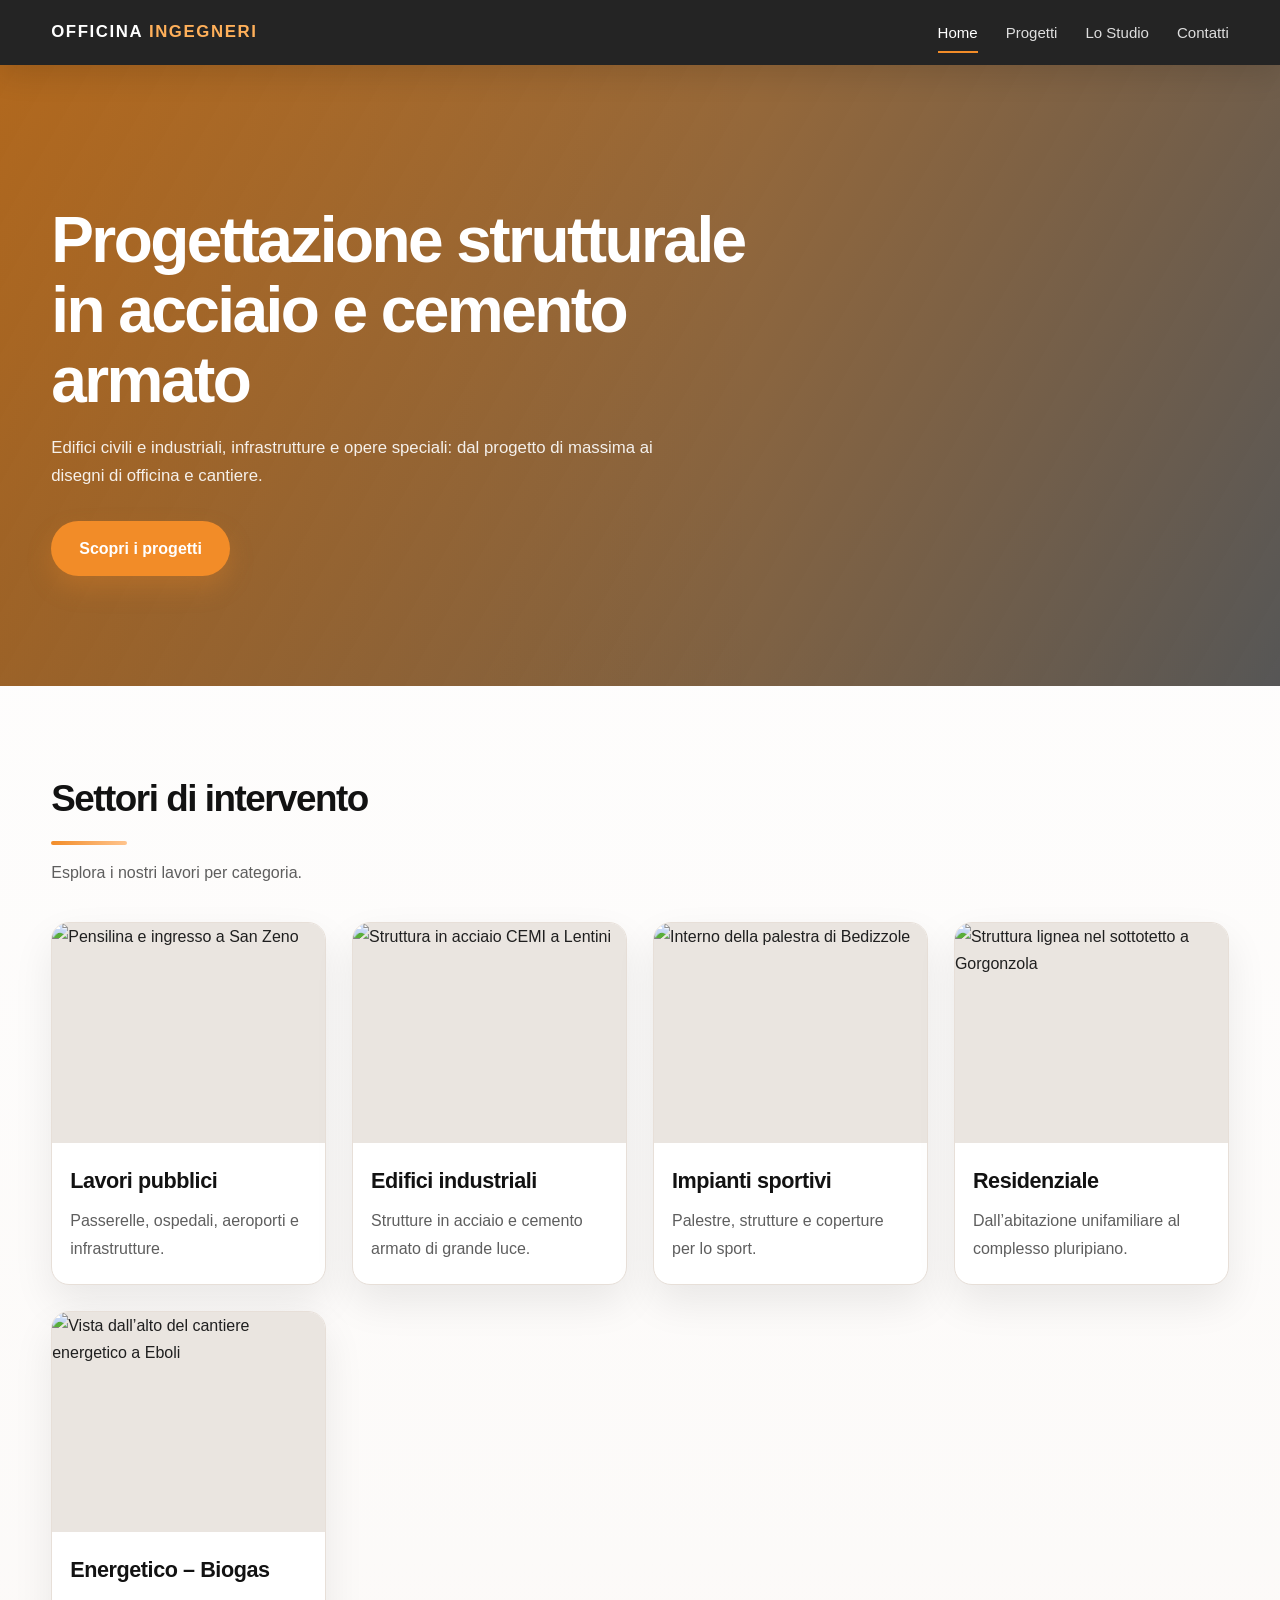
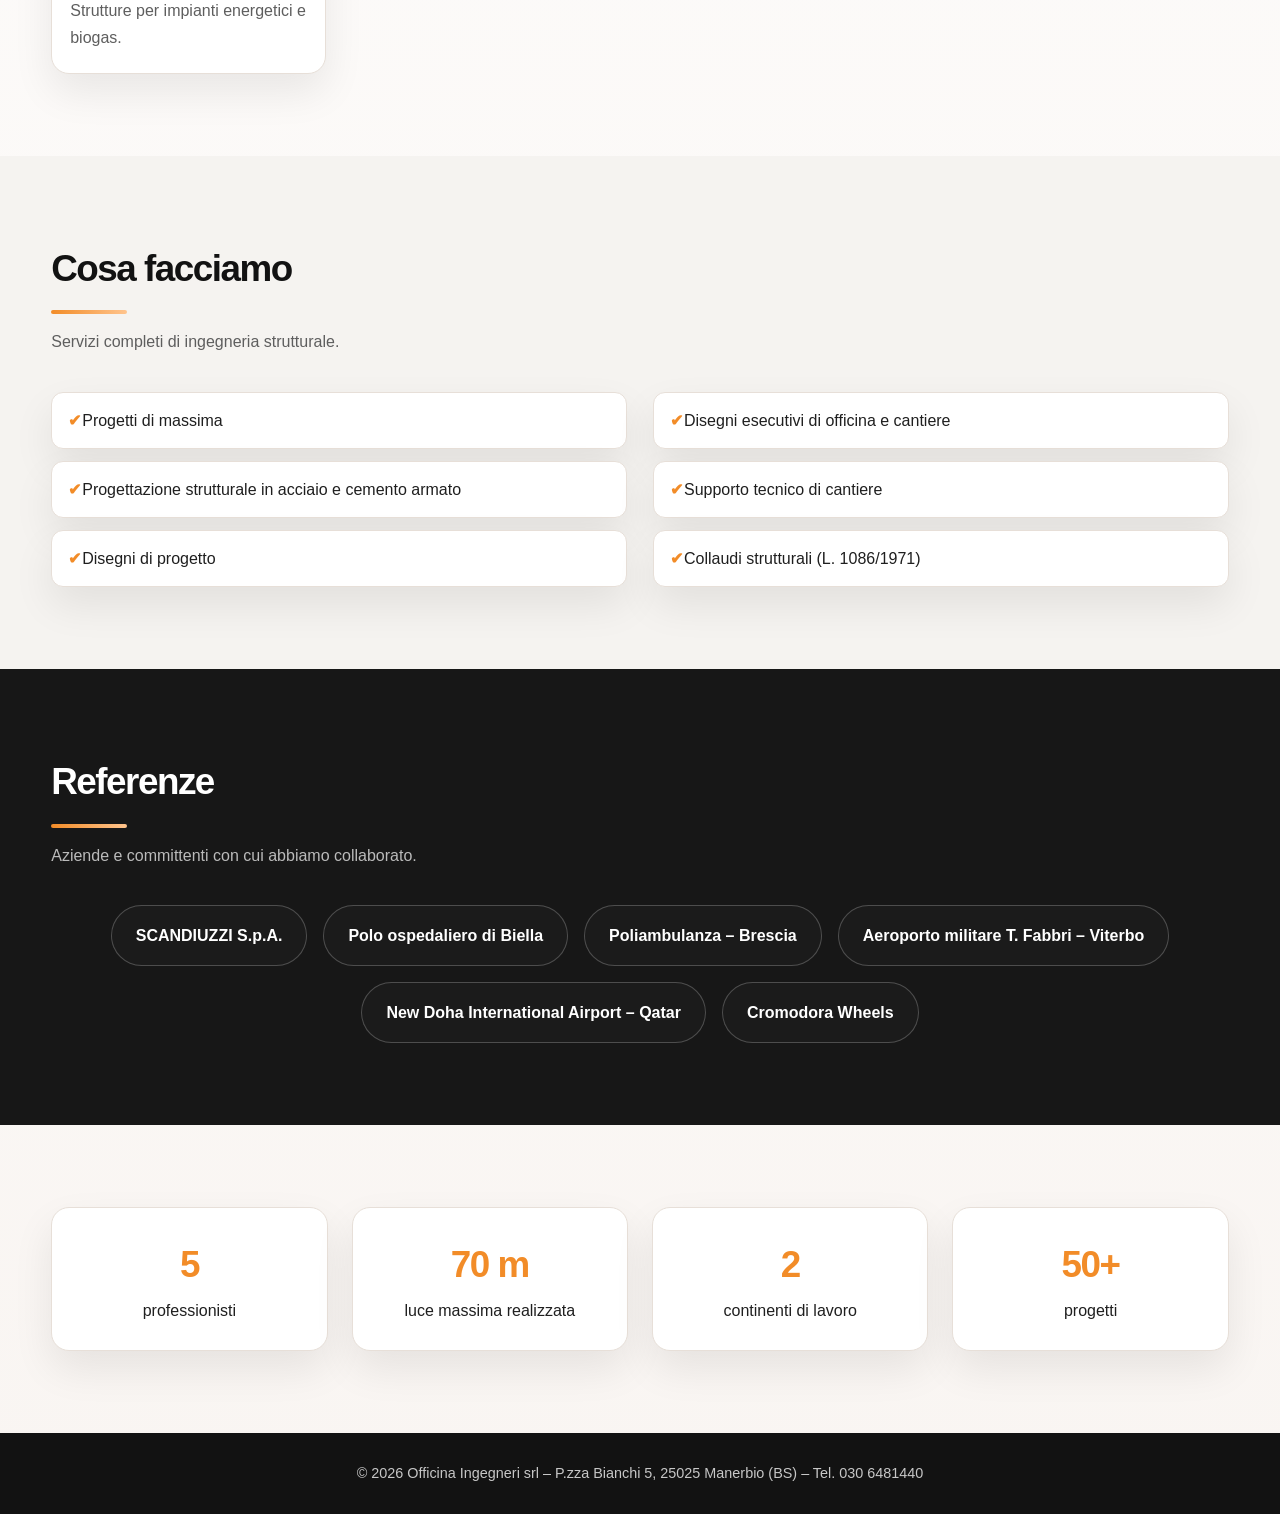
==== index.html @ 778c06ae "Add files via upload" ====
<!DOCTYPE html>
<html lang="it">
<head>
  <meta charset="UTF-8">
  <meta name="viewport" content="width=device-width, initial-scale=1">
  <title>Progettazione strutturale | Officina Ingegneri srl</title>
  <link rel="stylesheet" href="style.css">
</head>
<body>
<header>
  <div class="container nav">
    <a href="index.html" class="logo">OFFICINA <span>INGEGNERI</span></a>
    <button class="burger" aria-label="Apri il menu">☰</button>
    <nav><ul>
      <li><a class="active" href="index.html">Home</a></li>
      <li><a href="progetti.html">Progetti</a></li>
      <li><a href="studio.html">Lo Studio</a></li>
      <li><a href="contatti.html">Contatti</a></li>
    </ul></nav>
  </div>
</header>
<div class="hero"><div class="container">
  <h1>Progettazione strutturale in acciaio e cemento armato</h1>
  <p>Edifici civili e industriali, infrastrutture e opere speciali: dal progetto di massima ai disegni di officina e cantiere.</p>
  <a class="btn" href="progetti.html">Scopri i progetti</a>
</div></div>
<section><div class="container">
  <h2>Settori di intervento</h2>
  <p class="sub">Esplora i nostri lavori per categoria.</p>
  <div class="grid">
    <a class="card reveal" href="progetti.html?cat=pubblici#filter-pubblici"><img src="img/lavori-pubblici/25-46-SAN%20ZENO/2025%2002%2002/SAVE_20250203_111633.jpg" alt="Pensilina e ingresso a San Zeno" loading="lazy"><div><h3>Lavori pubblici</h3><p>Passerelle, ospedali, aeroporti e infrastrutture.</p></div></a>
    <a class="card reveal" href="progetti.html?cat=industriali#filter-industriali"><img src="img/edifici-industriali/24-44-CEMI%20LENTINI/1743681080400.jpg" alt="Struttura in acciaio CEMI a Lentini" loading="lazy"><div><h3>Edifici industriali</h3><p>Strutture in acciaio e cemento armato di grande luce.</p></div></a>
    <a class="card reveal" href="progetti.html?cat=sportivi#filter-sportivi"><img src="img/impianti-sportivi/24-36-PALESTRA%20Bedizzole/2025-01-30/2025-03-14/1742051692182.jpg" alt="Interno della palestra di Bedizzole" loading="lazy"><div><h3>Impianti sportivi</h3><p>Palestre, strutture e coperture per lo sport.</p></div></a>
    <a class="card reveal" href="progetti.html?cat=residenziale#filter-residenziale"><img src="img/residenziale/Gorgonzola/IMG-20260119-WA0010.jpg" alt="Struttura lignea nel sottotetto a Gorgonzola" loading="lazy"><div><h3>Residenziale</h3><p>Dall’abitazione unifamiliare al complesso pluripiano.</p></div></a>
    <a class="card reveal" href="progetti.html?cat=biogas#filter-biogas"><img src="img/energetico-biogas/26-61%20-%20EBOLI/31-07-2026/WhatsApp%20Image%202026-07-31%20at%2007.24.43.jpeg" alt="Vista dall’alto del cantiere energetico a Eboli" loading="lazy"><div><h3>Energetico – Biogas</h3><p>Strutture per impianti energetici e biogas.</p></div></a>
  </div>
</div></section>
<section class="bg-grigio"><div class="container">
  <h2>Cosa facciamo</h2>
  <p class="sub">Servizi completi di ingegneria strutturale.</p>
  <div class="grid">
    <ul class="check reveal"><li>Progetti di massima</li><li>Progettazione strutturale in acciaio e cemento armato</li><li>Disegni di progetto</li></ul>
    <ul class="check reveal"><li>Disegni esecutivi di officina e cantiere</li><li>Supporto tecnico di cantiere</li><li>Collaudi strutturali (L. 1086/1971)</li></ul>
  </div>
</div></section>
<section class="dark"><div class="container">
  <h2>Referenze</h2>
  <p class="sub" style="color:#bbb">Aziende e committenti con cui abbiamo collaborato.</p>
  <div class="ref"><span>SCANDIUZZI S.p.A.</span><span>Polo ospedaliero di Biella</span><span>Poliambulanza – Brescia</span><span>Aeroporto militare T. Fabbri – Viterbo</span><span>New Doha International Airport – Qatar</span><span>Cromodora Wheels</span></div>
</div></section>
<section><div class="container"><div class="num">
  <div class="reveal"><strong>5</strong><span>professionisti</span></div>
  <div class="reveal"><strong>70 m</strong><span>luce massima realizzata</span></div>
  <div class="reveal"><strong>2</strong><span>continenti di lavoro</span></div>
  <div class="reveal"><strong>50+</strong><span>progetti</span></div>
</div></div></section>
<footer>© 2026 Officina Ingegneri srl – P.zza Bianchi 5, 25025 Manerbio (BS) – Tel. 030 6481440</footer>
<script src="script.js"></script>
</body>
</html>
---- style.css ----
:root{--arancio:#f28c28;--arancio-scuro:#c96c0d;--arancio-soft:#fff0e3;--testo:#1f1f1f;--testo-muted:#5e5e5e;--nero:#121212;--grigio:#f5f3f0;--bianco:#fff;--bordo:#e7dfd8;--ombra:0 18px 40px rgba(18,18,18,.08)}
*{box-sizing:border-box;margin:0;padding:0}
html{scroll-behavior:smooth}
body{font-family:'Segoe UI',Arial,sans-serif;color:var(--testo);line-height:1.7;background:linear-gradient(180deg,#fff 0%,#f9f5f2 100%)}
a{color:inherit;text-decoration:none}
img{max-width:100%;display:block}
.container{width:min(1180px,92%);margin:auto}
header{position:sticky;top:0;background:rgba(18,18,18,.92);backdrop-filter:blur(8px);-webkit-backdrop-filter:blur(8px);z-index:50;box-shadow:0 10px 30px rgba(0,0,0,.12)}
.nav{display:flex;justify-content:space-between;align-items:center;padding:18px 0;gap:18px}
.logo{color:#fff;font-weight:800;letter-spacing:1.6px;font-size:1.05rem}.logo span{color:#ffb05a}
nav ul{display:flex;gap:28px;list-style:none;align-items:center}
nav a{color:rgba(255,255,255,.85);font-size:.94rem;padding:10px 0;position:relative;transition:.2s ease}
nav a::after{content:"";position:absolute;left:0;bottom:-2px;width:0;height:2px;background:var(--arancio);transition:width .2s ease}
nav a:hover,nav a.active{color:#fff}
nav a:hover::after,nav a.active::after{width:100%}
.burger{display:none;background:none;border:0;color:#fff;font-size:1.9rem;cursor:pointer;padding:6px 8px;border-radius:8px}
.hero{background:linear-gradient(120deg,rgba(201,108,13,.92),rgba(30,30,30,.75)),url('img/hero.jpg') center/cover;color:#fff;padding:140px 0 110px;text-align:left;position:relative}
.hero::after{content:"";position:absolute;inset:0;background:linear-gradient(90deg,rgba(17,17,17,.15),transparent 60%)}
.hero .container{position:relative;z-index:1}
.hero h1{font-size:clamp(2.3rem,5vw,4.2rem);line-height:1.1;max-width:760px;margin-bottom:18px;letter-spacing:-.04em}
.hero p{max-width:620px;margin:0 0 30px;color:rgba(255,255,255,.9);font-size:1.05rem}
.btn{display:inline-block;background:var(--arancio);color:#fff;padding:14px 28px;border-radius:999px;border:0;cursor:pointer;font-size:1rem;font-weight:700;transition:.25s ease;box-shadow:0 12px 24px rgba(242,140,40,.25)}
.btn:hover{background:var(--arancio-scuro);transform:translateY(-2px);box-shadow:0 18px 30px rgba(201,108,13,.3)}
section{padding:82px 0}
h2{color:var(--nero);font-size:2.3rem;margin-bottom:10px;letter-spacing:-.04em}
h2::after{content:"";display:block;width:76px;height:4px;background:linear-gradient(90deg,var(--arancio),#ffc48d);margin-top:10px;border-radius:99px}
.sub{margin:14px 0 36px;color:var(--testo-muted);font-size:1rem}
.grid{display:grid;grid-template-columns:repeat(auto-fit,minmax(260px,1fr));gap:26px}
.card{background:#fff;border:1px solid var(--bordo);border-radius:18px;overflow:hidden;transition:all .28s ease;color:var(--testo);box-shadow:var(--ombra)}
.card:hover{transform:translateY(-8px);box-shadow:0 24px 50px rgba(18,18,18,.12)}
.card img{width:100%;height:220px;object-fit:cover;display:block;background:#eae5e0}
.card div{padding:20px 18px 22px}
.card h3{color:var(--nero);margin-bottom:8px;font-size:1.35rem;letter-spacing:-.02em}
.card p{color:var(--testo-muted)}
.project-gallery{display:flex;height:178px;gap:4px;padding:0!important;background:#eee9e4}
.card .project-gallery img{flex:1 1 0;width:0;min-width:0;height:100%;object-fit:cover;object-position:center;cursor:zoom-in}
.card .project-gallery img.contain-photo{object-fit:contain;object-position:center;background:#eee9e4}
.card .project-copy{padding:20px 18px 22px}
.project-copy h3{line-height:1.3}
.progetto{display:flex;flex-direction:column}
.progetto .project-copy{flex:1}
.bg-grigio{background:var(--grigio)}
.dark{background:#171717;color:#fff}.dark h2{color:#fff}
.num{display:grid;grid-template-columns:repeat(auto-fit,minmax(160px,1fr));gap:24px;text-align:center}
.num div{background:var(--bianco);padding:26px 18px;border:1px solid var(--bordo);border-radius:18px;box-shadow:var(--ombra)}
.num strong{display:block;font-size:2.3rem;color:var(--arancio);letter-spacing:-.04em}
.filtri{display:flex;flex-wrap:wrap;gap:12px;margin-bottom:32px}
.filtri button{padding:11px 20px;border:1px solid var(--arancio);background:#fff;color:var(--arancio);cursor:pointer;border-radius:999px;font-weight:700;transition:.2s ease}
.filtri button.active,.filtri button:hover{background:var(--arancio);color:#fff;box-shadow:0 12px 24px rgba(242,140,40,.18)}
.progetto{cursor:pointer}.progetto.hide{display:none}
.tag{font-size:.72rem;text-transform:uppercase;color:var(--arancio-scuro);font-weight:800;letter-spacing:1.4px}
#lightbox{position:fixed;inset:0;background:rgba(0,0,0,.78);display:none;align-items:center;justify-content:center;z-index:100;flex-direction:column;padding:20px}
#lightbox.open{display:flex}
#lightbox img{max-width:92%;max-height:75vh;border-radius:18px;box-shadow:0 35px 80px rgba(0,0,0,.45)}
#lightbox p{color:#fff;margin-top:12px;text-align:center;max-width:700px}
#lightbox .nav-l{display:flex;gap:14px;margin-top:14px}
#lightbox button{background:var(--arancio);color:#fff;border:0;padding:10px 18px;cursor:pointer;border-radius:999px;font-weight:700}
.ref{display:flex;flex-wrap:wrap;gap:16px;justify-content:center}
.ref span{border:1px solid rgba(255,255,255,.22);padding:16px 24px;border-radius:999px;font-weight:600;transition:.2s ease;background:rgba(255,255,255,.02)}
.ref span:hover{background:var(--arancio);border-color:var(--arancio);color:#fff}
.team .card{text-align:center}.team .card img{height:260px}
.ruolo{color:var(--arancio-scuro);font-weight:700;font-size:.9rem;margin-bottom:8px}
ul.check{list-style:none;display:grid;gap:12px;padding:0}
ul.check li{padding:14px 0 14px 30px;position:relative;background:#fff;border:1px solid var(--bordo);border-radius:12px;box-shadow:var(--ombra)}
ul.check li::before{content:"✔";color:var(--arancio);position:absolute;left:16px;top:14px;font-weight:900}
.contatti{display:grid;grid-template-columns:1fr 1fr;gap:40px;align-items:start}
form{display:grid;gap:14px}
input,textarea{width:100%;padding:13px 14px;border:1px solid #d7d1cb;border-radius:12px;font:inherit;background:#fff;transition:border-color .2s ease, box-shadow .2s ease}
input:focus,textarea:focus{outline:none;border-color:var(--arancio);box-shadow:0 0 0 4px rgba(242,140,40,.14)}
.mappa{position:relative;display:block;margin-top:14px;border-radius:18px;overflow:hidden;border:1px solid #d7d1cb;box-shadow:var(--ombra)}
.mappa iframe{width:100%;height:320px;border:0;pointer-events:none;display:block}
.mappa span{position:absolute;bottom:12px;right:12px;background:var(--arancio);color:#fff;padding:8px 14px;border-radius:999px;font-size:.82rem;font-weight:700}
footer{background:var(--nero);color:#c7c7c7;text-align:center;padding:28px 0;font-size:.9rem}
.reveal{opacity:0;transform:translateY(26px);transition:.7s ease}.reveal.show{opacity:1;transform:none}
@media(max-width:800px){.burger{display:block}
nav ul{display:none;position:absolute;top:100%;left:0;right:0;background:rgba(18,18,18,.98);flex-direction:column;padding:22px 20px;gap:14px;box-shadow:0 14px 24px rgba(0,0,0,.18)}
nav ul.open{display:flex}.hero{text-align:center;padding:120px 0 100px}.hero p{margin-left:auto;margin-right:auto}.contatti{grid-template-columns:1fr}section{padding:70px 0}}
@media(max-width:520px){.project-gallery{height:145px}.filtri{gap:8px}.filtri button{padding:9px 14px;font-size:.88rem}}
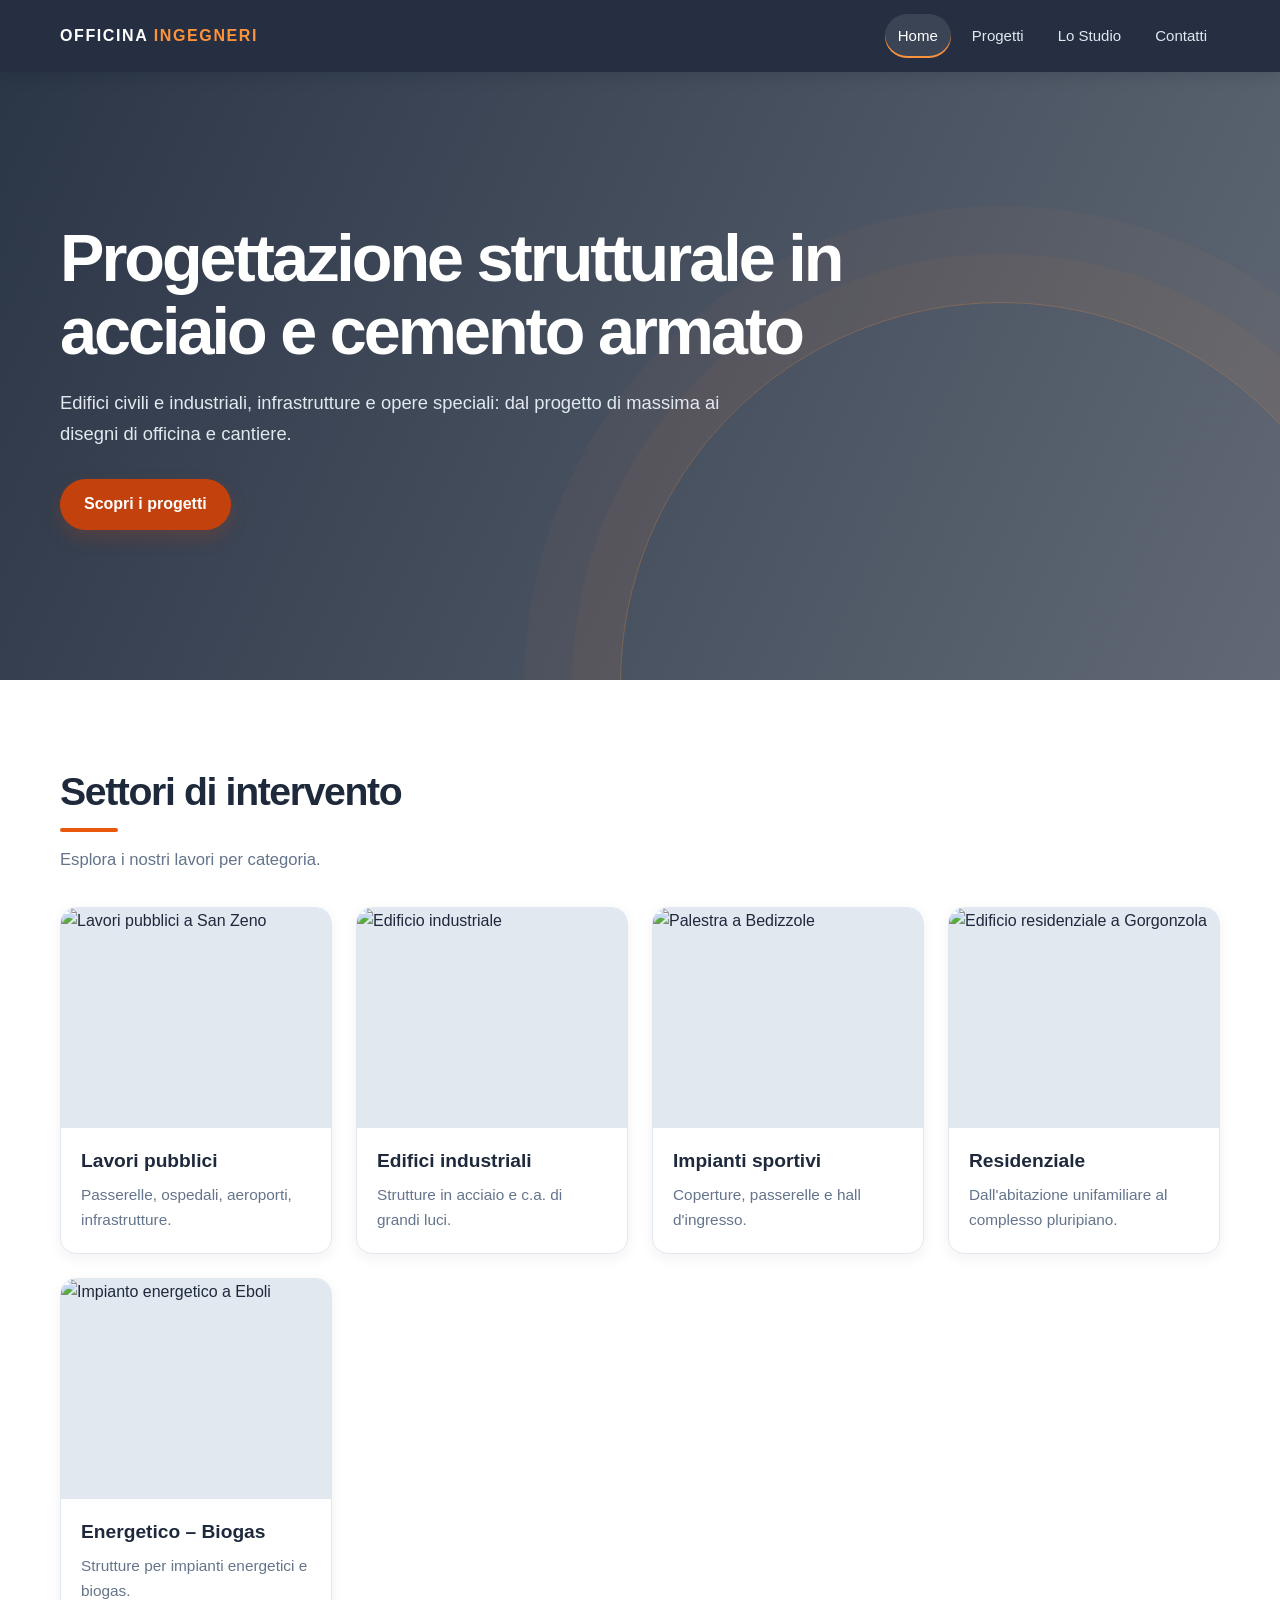
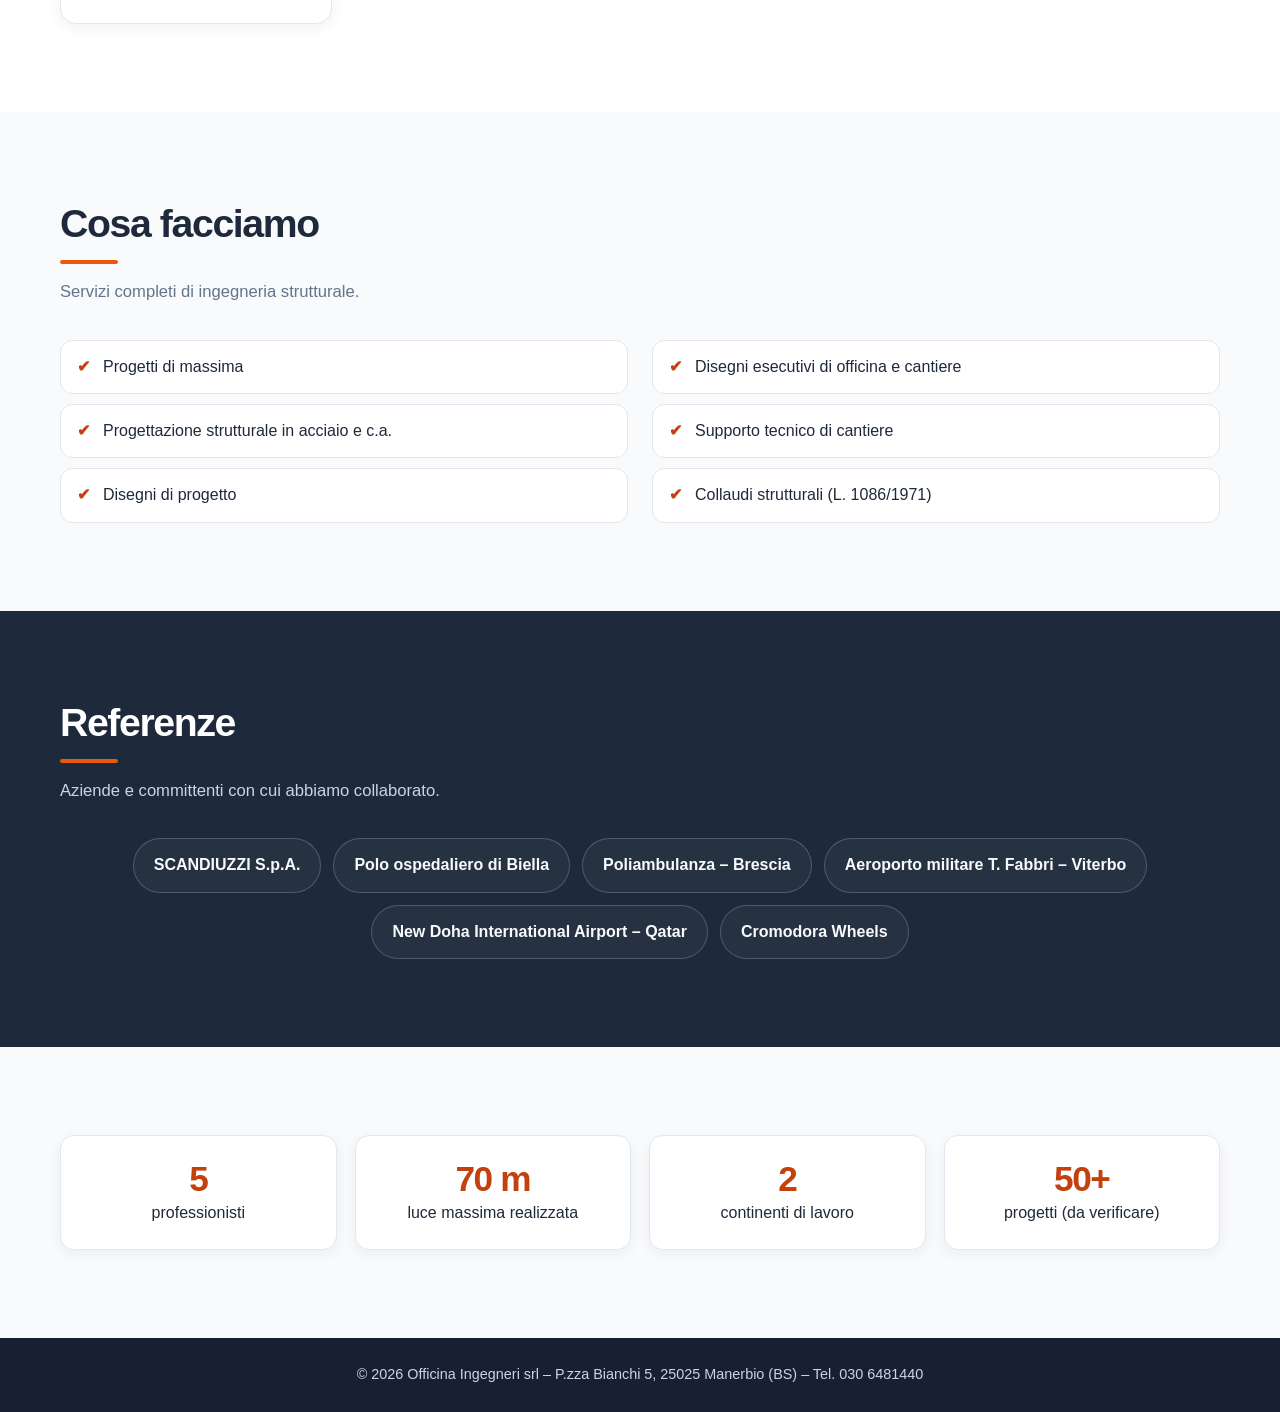
==== commit 1b0a85be: "Add files via upload" ====
--- a/index.html
+++ b/index.html
@@ -1,60 +1,15 @@
-<!DOCTYPE html>
-<html lang="it">
-<head>
-  <meta charset="UTF-8">
-  <meta name="viewport" content="width=device-width, initial-scale=1">
-  <title>Progettazione strutturale | Officina Ingegneri srl</title>
-  <link rel="stylesheet" href="style.css">
-</head>
-<body>
-<header>
-  <div class="container nav">
-    <a href="index.html" class="logo">OFFICINA <span>INGEGNERI</span></a>
-    <button class="burger" aria-label="Apri il menu">☰</button>
-    <nav><ul>
-      <li><a class="active" href="index.html">Home</a></li>
-      <li><a href="progetti.html">Progetti</a></li>
-      <li><a href="studio.html">Lo Studio</a></li>
-      <li><a href="contatti.html">Contatti</a></li>
-    </ul></nav>
-  </div>
-</header>
-<div class="hero"><div class="container">
-  <h1>Progettazione strutturale in acciaio e cemento armato</h1>
-  <p>Edifici civili e industriali, infrastrutture e opere speciali: dal progetto di massima ai disegni di officina e cantiere.</p>
-  <a class="btn" href="progetti.html">Scopri i progetti</a>
-</div></div>
-<section><div class="container">
-  <h2>Settori di intervento</h2>
-  <p class="sub">Esplora i nostri lavori per categoria.</p>
-  <div class="grid">
-    <a class="card reveal" href="progetti.html?cat=pubblici#filter-pubblici"><img src="img/lavori-pubblici/25-46-SAN%20ZENO/2025%2002%2002/SAVE_20250203_111633.jpg" alt="Pensilina e ingresso a San Zeno" loading="lazy"><div><h3>Lavori pubblici</h3><p>Passerelle, ospedali, aeroporti e infrastrutture.</p></div></a>
-    <a class="card reveal" href="progetti.html?cat=industriali#filter-industriali"><img src="img/edifici-industriali/24-44-CEMI%20LENTINI/1743681080400.jpg" alt="Struttura in acciaio CEMI a Lentini" loading="lazy"><div><h3>Edifici industriali</h3><p>Strutture in acciaio e cemento armato di grande luce.</p></div></a>
-    <a class="card reveal" href="progetti.html?cat=sportivi#filter-sportivi"><img src="img/impianti-sportivi/24-36-PALESTRA%20Bedizzole/2025-01-30/2025-03-14/1742051692182.jpg" alt="Interno della palestra di Bedizzole" loading="lazy"><div><h3>Impianti sportivi</h3><p>Palestre, strutture e coperture per lo sport.</p></div></a>
-    <a class="card reveal" href="progetti.html?cat=residenziale#filter-residenziale"><img src="img/residenziale/Gorgonzola/IMG-20260119-WA0010.jpg" alt="Struttura lignea nel sottotetto a Gorgonzola" loading="lazy"><div><h3>Residenziale</h3><p>Dall’abitazione unifamiliare al complesso pluripiano.</p></div></a>
-    <a class="card reveal" href="progetti.html?cat=biogas#filter-biogas"><img src="img/energetico-biogas/26-61%20-%20EBOLI/31-07-2026/WhatsApp%20Image%202026-07-31%20at%2007.24.43.jpeg" alt="Vista dall’alto del cantiere energetico a Eboli" loading="lazy"><div><h3>Energetico – Biogas</h3><p>Strutture per impianti energetici e biogas.</p></div></a>
-  </div>
-</div></section>
-<section class="bg-grigio"><div class="container">
-  <h2>Cosa facciamo</h2>
-  <p class="sub">Servizi completi di ingegneria strutturale.</p>
-  <div class="grid">
-    <ul class="check reveal"><li>Progetti di massima</li><li>Progettazione strutturale in acciaio e cemento armato</li><li>Disegni di progetto</li></ul>
-    <ul class="check reveal"><li>Disegni esecutivi di officina e cantiere</li><li>Supporto tecnico di cantiere</li><li>Collaudi strutturali (L. 1086/1971)</li></ul>
-  </div>
-</div></section>
-<section class="dark"><div class="container">
-  <h2>Referenze</h2>
-  <p class="sub" style="color:#bbb">Aziende e committenti con cui abbiamo collaborato.</p>
-  <div class="ref"><span>SCANDIUZZI S.p.A.</span><span>Polo ospedaliero di Biella</span><span>Poliambulanza – Brescia</span><span>Aeroporto militare T. Fabbri – Viterbo</span><span>New Doha International Airport – Qatar</span><span>Cromodora Wheels</span></div>
-</div></section>
-<section><div class="container"><div class="num">
-  <div class="reveal"><strong>5</strong><span>professionisti</span></div>
-  <div class="reveal"><strong>70 m</strong><span>luce massima realizzata</span></div>
-  <div class="reveal"><strong>2</strong><span>continenti di lavoro</span></div>
-  <div class="reveal"><strong>50+</strong><span>progetti</span></div>
-</div></div></section>
-<footer>© 2026 Officina Ingegneri srl – P.zza Bianchi 5, 25025 Manerbio (BS) – Tel. 030 6481440</footer>
-<script src="script.js"></script>
-</body>
-</html>
+<!DOCTYPE html>
+<html lang="it"><head><meta charset="UTF-8"><meta name="viewport" content="width=device-width,initial-scale=1">
+<title>Progettazione strutturale | Officina Ingegneri srl</title><link rel="stylesheet" href="style.css"></head><body>
+<header><div class="container nav"><a href="index.html" class="logo">OFFICINA <span>INGEGNERI</span></a>
+<button class="burger" aria-label="Menu">☰</button><nav><ul><li><a class=active href="index.html">Home</a></li><li><a href="progetti.html">Progetti</a></li><li><a href="studio.html">Lo Studio</a></li><li><a href="contatti.html">Contatti</a></li></ul></nav></div></header>
+<div class="hero"><div class="container"><h1>Progettazione strutturale in acciaio e cemento armato</h1>
+<p>Edifici civili e industriali, infrastrutture e opere speciali: dal progetto di massima ai disegni di officina e cantiere.</p><a class="btn" href="progetti.html">Scopri i progetti</a></div></div>
+<section><div class="container"><h2>Settori di intervento</h2><p class="sub">Esplora i nostri lavori per categoria.</p><div class="grid"><a class="card reveal" href="progetti.html?cat=pubblici"><img src="img/lavori-pubblici/SAN ZENO/IMG-20260429-WA0003.jpg" alt="Lavori pubblici a San Zeno"><div><h3>Lavori pubblici</h3><p>Passerelle, ospedali, aeroporti, infrastrutture.</p></div></a><a class="card reveal" href="progetti.html?cat=industriali"><img src="img/edifici-industriali/1738182515061.jpg" alt="Edificio industriale"><div><h3>Edifici industriali</h3><p>Strutture in acciaio e c.a. di grandi luci.</p></div></a><a class="card reveal" href="progetti.html?cat=sportivi"><img src="img/impianti-sportivi/BEDIZZOLE, PALESTRA/1738242955647.jpg" alt="Palestra a Bedizzole"><div><h3>Impianti sportivi</h3><p>Coperture, passerelle e hall d'ingresso.</p></div></a><a class="card reveal" href="progetti.html?cat=residenziale"><img src="img/residenziale/25-184-GORGONZOLA/IMG-20251218-WA0027.jpg" alt="Edificio residenziale a Gorgonzola"><div><h3>Residenziale</h3><p>Dall'abitazione unifamiliare al complesso pluripiano.</p></div></a><a class="card reveal" href="progetti.html?cat=biogas"><img src="img/energetico-biogas/EBOLI/WhatsApp%20Image%202026-07-31%20at%2007.24.35%20(1).jpeg" alt="Impianto energetico a Eboli"><div><h3>Energetico – Biogas</h3><p>Strutture per impianti energetici e biogas.</p></div></a></div></div></section>
+<section class="bg-grigio"><div class="container"><h2>Cosa facciamo</h2><p class="sub">Servizi completi di ingegneria strutturale.</p><div class="grid">
+<ul class="check reveal"><li>Progetti di massima</li><li>Progettazione strutturale in acciaio e c.a.</li><li>Disegni di progetto</li></ul>
+<ul class="check reveal"><li>Disegni esecutivi di officina e cantiere</li><li>Supporto tecnico di cantiere</li><li>Collaudi strutturali (L. 1086/1971)</li></ul></div></div></section>
+<section class="dark"><div class="container"><h2>Referenze</h2><p class="sub" style="color:#bbb">Aziende e committenti con cui abbiamo collaborato.</p><div class="ref"><span>SCANDIUZZI S.p.A.</span><span>Polo ospedaliero di Biella</span><span>Poliambulanza – Brescia</span><span>Aeroporto militare T. Fabbri – Viterbo</span><span>New Doha International Airport – Qatar</span><span>Cromodora Wheels</span></div></div></section>
+<section><div class="container"><div class="num"><div class="reveal"><strong>5</strong>professionisti</div><div class="reveal"><strong>70 m</strong>luce massima realizzata</div><div class="reveal"><strong>2</strong>continenti di lavoro</div><div class="reveal"><strong>50+</strong>progetti (da verificare)</div></div></div></section>
+<footer>© 2026 Officina Ingegneri srl – P.zza Bianchi 5, 25025 Manerbio (BS) – Tel. 030 6481440</footer>
+<script src="script.js"></script></body></html>
--- a/style.css
+++ b/style.css
@@ -1,78 +1,311 @@
-:root{--arancio:#f28c28;--arancio-scuro:#c96c0d;--arancio-soft:#fff0e3;--testo:#1f1f1f;--testo-muted:#5e5e5e;--nero:#121212;--grigio:#f5f3f0;--bianco:#fff;--bordo:#e7dfd8;--ombra:0 18px 40px rgba(18,18,18,.08)}
-*{box-sizing:border-box;margin:0;padding:0}
-html{scroll-behavior:smooth}
-body{font-family:'Segoe UI',Arial,sans-serif;color:var(--testo);line-height:1.7;background:linear-gradient(180deg,#fff 0%,#f9f5f2 100%)}
-a{color:inherit;text-decoration:none}
-img{max-width:100%;display:block}
-.container{width:min(1180px,92%);margin:auto}
-header{position:sticky;top:0;background:rgba(18,18,18,.92);backdrop-filter:blur(8px);-webkit-backdrop-filter:blur(8px);z-index:50;box-shadow:0 10px 30px rgba(0,0,0,.12)}
-.nav{display:flex;justify-content:space-between;align-items:center;padding:18px 0;gap:18px}
-.logo{color:#fff;font-weight:800;letter-spacing:1.6px;font-size:1.05rem}.logo span{color:#ffb05a}
-nav ul{display:flex;gap:28px;list-style:none;align-items:center}
-nav a{color:rgba(255,255,255,.85);font-size:.94rem;padding:10px 0;position:relative;transition:.2s ease}
-nav a::after{content:"";position:absolute;left:0;bottom:-2px;width:0;height:2px;background:var(--arancio);transition:width .2s ease}
-nav a:hover,nav a.active{color:#fff}
-nav a:hover::after,nav a.active::after{width:100%}
-.burger{display:none;background:none;border:0;color:#fff;font-size:1.9rem;cursor:pointer;padding:6px 8px;border-radius:8px}
-.hero{background:linear-gradient(120deg,rgba(201,108,13,.92),rgba(30,30,30,.75)),url('img/hero.jpg') center/cover;color:#fff;padding:140px 0 110px;text-align:left;position:relative}
-.hero::after{content:"";position:absolute;inset:0;background:linear-gradient(90deg,rgba(17,17,17,.15),transparent 60%)}
-.hero .container{position:relative;z-index:1}
-.hero h1{font-size:clamp(2.3rem,5vw,4.2rem);line-height:1.1;max-width:760px;margin-bottom:18px;letter-spacing:-.04em}
-.hero p{max-width:620px;margin:0 0 30px;color:rgba(255,255,255,.9);font-size:1.05rem}
-.btn{display:inline-block;background:var(--arancio);color:#fff;padding:14px 28px;border-radius:999px;border:0;cursor:pointer;font-size:1rem;font-weight:700;transition:.25s ease;box-shadow:0 12px 24px rgba(242,140,40,.25)}
-.btn:hover{background:var(--arancio-scuro);transform:translateY(-2px);box-shadow:0 18px 30px rgba(201,108,13,.3)}
-section{padding:82px 0}
-h2{color:var(--nero);font-size:2.3rem;margin-bottom:10px;letter-spacing:-.04em}
-h2::after{content:"";display:block;width:76px;height:4px;background:linear-gradient(90deg,var(--arancio),#ffc48d);margin-top:10px;border-radius:99px}
-.sub{margin:14px 0 36px;color:var(--testo-muted);font-size:1rem}
-.grid{display:grid;grid-template-columns:repeat(auto-fit,minmax(260px,1fr));gap:26px}
-.card{background:#fff;border:1px solid var(--bordo);border-radius:18px;overflow:hidden;transition:all .28s ease;color:var(--testo);box-shadow:var(--ombra)}
-.card:hover{transform:translateY(-8px);box-shadow:0 24px 50px rgba(18,18,18,.12)}
-.card img{width:100%;height:220px;object-fit:cover;display:block;background:#eae5e0}
-.card div{padding:20px 18px 22px}
-.card h3{color:var(--nero);margin-bottom:8px;font-size:1.35rem;letter-spacing:-.02em}
-.card p{color:var(--testo-muted)}
-.project-gallery{display:flex;height:178px;gap:4px;padding:0!important;background:#eee9e4}
-.card .project-gallery img{flex:1 1 0;width:0;min-width:0;height:100%;object-fit:cover;object-position:center;cursor:zoom-in}
-.card .project-gallery img.contain-photo{object-fit:contain;object-position:center;background:#eee9e4}
-.card .project-copy{padding:20px 18px 22px}
-.project-copy h3{line-height:1.3}
-.progetto{display:flex;flex-direction:column}
-.progetto .project-copy{flex:1}
-.bg-grigio{background:var(--grigio)}
-.dark{background:#171717;color:#fff}.dark h2{color:#fff}
-.num{display:grid;grid-template-columns:repeat(auto-fit,minmax(160px,1fr));gap:24px;text-align:center}
-.num div{background:var(--bianco);padding:26px 18px;border:1px solid var(--bordo);border-radius:18px;box-shadow:var(--ombra)}
-.num strong{display:block;font-size:2.3rem;color:var(--arancio);letter-spacing:-.04em}
-.filtri{display:flex;flex-wrap:wrap;gap:12px;margin-bottom:32px}
-.filtri button{padding:11px 20px;border:1px solid var(--arancio);background:#fff;color:var(--arancio);cursor:pointer;border-radius:999px;font-weight:700;transition:.2s ease}
-.filtri button.active,.filtri button:hover{background:var(--arancio);color:#fff;box-shadow:0 12px 24px rgba(242,140,40,.18)}
-.progetto{cursor:pointer}.progetto.hide{display:none}
-.tag{font-size:.72rem;text-transform:uppercase;color:var(--arancio-scuro);font-weight:800;letter-spacing:1.4px}
-#lightbox{position:fixed;inset:0;background:rgba(0,0,0,.78);display:none;align-items:center;justify-content:center;z-index:100;flex-direction:column;padding:20px}
-#lightbox.open{display:flex}
-#lightbox img{max-width:92%;max-height:75vh;border-radius:18px;box-shadow:0 35px 80px rgba(0,0,0,.45)}
-#lightbox p{color:#fff;margin-top:12px;text-align:center;max-width:700px}
-#lightbox .nav-l{display:flex;gap:14px;margin-top:14px}
-#lightbox button{background:var(--arancio);color:#fff;border:0;padding:10px 18px;cursor:pointer;border-radius:999px;font-weight:700}
-.ref{display:flex;flex-wrap:wrap;gap:16px;justify-content:center}
-.ref span{border:1px solid rgba(255,255,255,.22);padding:16px 24px;border-radius:999px;font-weight:600;transition:.2s ease;background:rgba(255,255,255,.02)}
-.ref span:hover{background:var(--arancio);border-color:var(--arancio);color:#fff}
-.team .card{text-align:center}.team .card img{height:260px}
-.ruolo{color:var(--arancio-scuro);font-weight:700;font-size:.9rem;margin-bottom:8px}
-ul.check{list-style:none;display:grid;gap:12px;padding:0}
-ul.check li{padding:14px 0 14px 30px;position:relative;background:#fff;border:1px solid var(--bordo);border-radius:12px;box-shadow:var(--ombra)}
-ul.check li::before{content:"✔";color:var(--arancio);position:absolute;left:16px;top:14px;font-weight:900}
-.contatti{display:grid;grid-template-columns:1fr 1fr;gap:40px;align-items:start}
-form{display:grid;gap:14px}
-input,textarea{width:100%;padding:13px 14px;border:1px solid #d7d1cb;border-radius:12px;font:inherit;background:#fff;transition:border-color .2s ease, box-shadow .2s ease}
-input:focus,textarea:focus{outline:none;border-color:var(--arancio);box-shadow:0 0 0 4px rgba(242,140,40,.14)}
-.mappa{position:relative;display:block;margin-top:14px;border-radius:18px;overflow:hidden;border:1px solid #d7d1cb;box-shadow:var(--ombra)}
-.mappa iframe{width:100%;height:320px;border:0;pointer-events:none;display:block}
-.mappa span{position:absolute;bottom:12px;right:12px;background:var(--arancio);color:#fff;padding:8px 14px;border-radius:999px;font-size:.82rem;font-weight:700}
-footer{background:var(--nero);color:#c7c7c7;text-align:center;padding:28px 0;font-size:.9rem}
-.reveal{opacity:0;transform:translateY(26px);transition:.7s ease}.reveal.show{opacity:1;transform:none}
-@media(max-width:800px){.burger{display:block}
-nav ul{display:none;position:absolute;top:100%;left:0;right:0;background:rgba(18,18,18,.98);flex-direction:column;padding:22px 20px;gap:14px;box-shadow:0 14px 24px rgba(0,0,0,.18)}
-nav ul.open{display:flex}.hero{text-align:center;padding:120px 0 100px}.hero p{margin-left:auto;margin-right:auto}.contatti{grid-template-columns:1fr}section{padding:70px 0}}
-@media(max-width:520px){.project-gallery{height:145px}.filtri{gap:8px}.filtri button{padding:9px 14px;font-size:.88rem}}
+:root {
+  color-scheme: light;
+  --orange: #ea580c;
+  --orange-dark: #c2410c;
+  --orange-soft: #fff1e8;
+  --ink: #1e293b;
+  --muted: #64748b;
+  --paper: #ffffff;
+  --surface: #f8fafc;
+  --line: #e2e8f0;
+  --shadow-sm: 0 4px 14px rgba(30, 41, 59, .06);
+  --shadow-md: 0 16px 36px rgba(30, 41, 59, .12);
+  --radius: 16px;
+}
+
+* { box-sizing: border-box; margin: 0; padding: 0; }
+html { scroll-behavior: smooth; }
+body {
+  min-width: 320px;
+  background: var(--paper);
+  color: var(--ink);
+  font-family: "Segoe UI", Arial, sans-serif;
+  font-size: 16px;
+  line-height: 1.65;
+  -webkit-font-smoothing: antialiased;
+}
+img { display: block; max-width: 100%; }
+a { color: inherit; text-decoration: none; }
+button, input, textarea { font: inherit; }
+button, a { -webkit-tap-highlight-color: transparent; }
+a:focus-visible, button:focus-visible, input:focus-visible, textarea:focus-visible {
+  outline: 3px solid rgba(234, 88, 12, .38);
+  outline-offset: 3px;
+}
+.container { width: min(1160px, calc(100% - 48px)); margin-inline: auto; }
+
+header {
+  position: sticky;
+  top: 0;
+  z-index: 50;
+  background: rgba(30, 41, 59, .97);
+  box-shadow: 0 2px 16px rgba(15, 23, 42, .16);
+  backdrop-filter: blur(12px);
+}
+.nav {
+  min-height: 72px;
+  display: flex;
+  align-items: center;
+  justify-content: space-between;
+  gap: 24px;
+}
+.logo {
+  flex-shrink: 0;
+  color: #fff;
+  font-size: 1rem;
+  font-weight: 800;
+  letter-spacing: .1em;
+}
+.logo span { color: #fb923c; }
+nav ul { display: flex; align-items: center; gap: 8px; list-style: none; }
+nav a {
+  display: block;
+  padding: 10px 13px;
+  border-radius: 999px;
+  color: #e2e8f0;
+  font-size: .94rem;
+  transition: background-color .2s ease, color .2s ease;
+}
+nav a:hover, nav a.active { background: rgba(255, 255, 255, .1); color: #fff; }
+nav a.active { box-shadow: inset 0 -2px 0 #fb923c; }
+.burger {
+  display: none;
+  border: 1px solid rgba(255, 255, 255, .18);
+  border-radius: 10px;
+  padding: 5px 11px;
+  background: transparent;
+  color: #fff;
+  font-size: 1.65rem;
+  line-height: 1.3;
+  cursor: pointer;
+}
+
+.hero {
+  position: relative;
+  isolation: isolate;
+  overflow: hidden;
+  padding: clamp(88px, 12vw, 150px) 0;
+  background: linear-gradient(115deg, rgba(30, 41, 59, .94), rgba(30, 41, 59, .7)), url("img/hero.jpg") center/cover;
+  color: #fff;
+  text-align: left;
+}
+.hero::before {
+  position: absolute;
+  z-index: -1;
+  inset: auto -8vw -30vw auto;
+  width: min(60vw, 760px);
+  aspect-ratio: 1;
+  border: 1px solid rgba(251, 146, 60, .28);
+  border-radius: 50%;
+  box-shadow: 0 0 0 48px rgba(251, 146, 60, .045), 0 0 0 96px rgba(251, 146, 60, .035);
+  content: "";
+}
+.hero h1 {
+  max-width: 820px;
+  margin-bottom: 20px;
+  font-size: clamp(2.25rem, 5.2vw, 4.25rem);
+  font-weight: 750;
+  letter-spacing: -.045em;
+  line-height: 1.1;
+}
+.hero p { max-width: 660px; margin-bottom: 30px; color: #e2e8f0; font-size: clamp(1rem, 1.5vw, 1.15rem); }
+.btn {
+  display: inline-flex;
+  min-height: 48px;
+  align-items: center;
+  justify-content: center;
+  padding: 12px 24px;
+  border: 0;
+  border-radius: 999px;
+  background: var(--orange-dark);
+  box-shadow: 0 8px 18px rgba(194, 65, 12, .22);
+  color: #fff;
+  font-size: 1rem;
+  font-weight: 700;
+  cursor: pointer;
+  transition: transform .2s ease, background-color .2s ease, box-shadow .2s ease;
+}
+.btn:hover { transform: translateY(-2px); background: #9a3412; box-shadow: 0 12px 24px rgba(194, 65, 12, .3); }
+
+section { padding: clamp(58px, 7vw, 88px) 0; }
+section:nth-of-type(even) { background-color: var(--surface); }
+h2 {
+  margin-bottom: 10px;
+  color: var(--ink);
+  font-size: clamp(1.8rem, 3.2vw, 2.45rem);
+  font-weight: 750;
+  letter-spacing: -.035em;
+  line-height: 1.2;
+}
+h2::after {
+  display: block;
+  width: 58px;
+  height: 4px;
+  margin-top: 13px;
+  border-radius: 99px;
+  background: var(--orange);
+  content: "";
+}
+h3 { color: var(--ink); font-size: 1.2rem; font-weight: 700; line-height: 1.35; }
+p { color: var(--muted); }
+.sub { margin: 14px 0 34px; font-size: 1.04rem; }
+
+.grid {
+  display: grid;
+  grid-template-columns: repeat(auto-fit, minmax(min(100%, 255px), 1fr));
+  align-items: stretch;
+  gap: 24px;
+}
+.card {
+  overflow: hidden;
+  border: 1px solid var(--line);
+  border-radius: var(--radius);
+  background: var(--paper);
+  box-shadow: var(--shadow-sm);
+  color: var(--ink);
+  transition: transform .24s ease, box-shadow .24s ease, border-color .24s ease;
+}
+.card:hover { transform: translateY(-5px); border-color: #fed7aa; box-shadow: var(--shadow-md); }
+.card img { width: 100%; height: 220px; object-fit: cover; background: #e2e8f0; }
+.card div { padding: 20px; }
+.card h3 { margin-bottom: 8px; }
+.card p { font-size: .96rem; }
+.project-gallery {
+  display: flex;
+  height: 190px;
+  gap: 4px;
+  padding: 0 !important;
+  background: #e9edf2;
+}
+.card .project-gallery img {
+  flex: 1 1 0;
+  width: 0;
+  min-width: 0;
+  height: 100%;
+  object-fit: cover;
+  object-position: center;
+  cursor: zoom-in;
+}
+.progetto { display: flex; flex-direction: column; cursor: pointer; }
+.progetto > div:last-child { flex: 1; padding: 18px 20px 21px; }
+.progetto h3 { margin: 6px 0 0; overflow-wrap: anywhere; }
+.progetto.hide { display: none; }
+.tag { color: var(--orange-dark); font-size: .74rem; font-weight: 800; letter-spacing: .1em; text-transform: uppercase; }
+.filtri { display: flex; flex-wrap: wrap; gap: 10px; margin-bottom: 30px; }
+.filtri button {
+  min-height: 42px;
+  padding: 9px 17px;
+  border: 1px solid #fdba8c;
+  border-radius: 999px;
+  background: #fff;
+  color: var(--orange-dark);
+  font-weight: 700;
+  cursor: pointer;
+  transition: background-color .2s ease, color .2s ease, border-color .2s ease, transform .2s ease;
+}
+.filtri button:hover { transform: translateY(-1px); border-color: var(--orange-dark); }
+.filtri button.active, .filtri button:hover { background: var(--orange-dark); color: #fff; }
+
+.bg-grigio { background: var(--surface); }
+.dark { background: var(--ink); color: #fff; }
+.dark h2 { color: #fff; }
+.dark .sub { color: #cbd5e1 !important; }
+.num { display: grid; grid-template-columns: repeat(auto-fit, minmax(160px, 1fr)); gap: 18px; text-align: center; }
+.num > div { padding: 22px 16px; border: 1px solid var(--line); border-radius: 14px; background: #fff; box-shadow: var(--shadow-sm); }
+.num strong { display: block; color: var(--orange-dark); font-size: 2.2rem; letter-spacing: -.04em; line-height: 1.2; }
+.ref { display: flex; flex-wrap: wrap; justify-content: center; gap: 12px; }
+.ref span { padding: 13px 20px; border: 1px solid rgba(255, 255, 255, .2); border-radius: 999px; background: rgba(255,255,255,.04); color: #f8fafc; font-weight: 600; transition: background-color .2s ease, border-color .2s ease; }
+.ref span:hover { border-color: #fb923c; background: rgba(234, 88, 12, .2); }
+
+.check { display: grid; align-content: start; gap: 10px; list-style: none; }
+.check li { position: relative; padding: 13px 16px 13px 42px; border: 1px solid var(--line); border-radius: 12px; background: #fff; color: var(--ink); }
+.check li::before { position: absolute; left: 16px; color: var(--orange-dark); font-weight: 900; content: "✔"; }
+.team .card { text-align: center; }
+.team .card img { height: 260px; }
+.ruolo { margin-bottom: 8px; color: var(--orange-dark); font-size: .92rem; font-weight: 700; }
+
+.contatti { display: grid; grid-template-columns: minmax(0, 1fr) minmax(0, 1fr); align-items: start; gap: clamp(28px, 5vw, 56px); }
+.contatti > div, .contatti form { min-width: 0; }
+.contatti h3 { margin-bottom: 12px; font-size: 1.35rem; }
+.contatti p { margin-bottom: 8px; }
+.contatti a:not(.mappa) { color: var(--orange-dark); overflow-wrap: anywhere; }
+.contatti a:not(.mappa):hover { text-decoration: underline; }
+form { display: grid; gap: 14px; }
+input, textarea {
+  width: 100%;
+  min-height: 48px;
+  padding: 12px 14px;
+  border: 1px solid #cbd5e1;
+  border-radius: 10px;
+  background: #fff;
+  color: var(--ink);
+  font: inherit;
+  transition: border-color .2s ease, box-shadow .2s ease;
+}
+textarea { min-height: 160px; resize: vertical; }
+input::placeholder, textarea::placeholder { color: #94a3b8; }
+input:focus, textarea:focus { border-color: var(--orange); outline: none; box-shadow: 0 0 0 4px rgba(234, 88, 12, .12); }
+form label { color: var(--muted); }
+form label input[type="checkbox"] { width: auto; min-height: 0; margin-right: 7px; accent-color: var(--orange-dark); vertical-align: middle; }
+.mappa { position: relative; display: block; overflow: hidden; margin-top: 20px; border: 1px solid var(--line); border-radius: var(--radius); box-shadow: var(--shadow-sm); }
+.mappa iframe { display: block; width: 100%; height: 320px; border: 0; pointer-events: none; }
+.mappa span { position: absolute; right: 12px; bottom: 12px; padding: 9px 15px; border-radius: 999px; background: var(--orange-dark); color: #fff; font-size: .85rem; font-weight: 700; }
+footer { padding: 25px 0; background: #172033; color: #cbd5e1; font-size: .9rem; text-align: center; }
+
+#lightbox { position: fixed; inset: 0; z-index: 100; display: none; flex-direction: column; align-items: center; justify-content: center; padding: 20px; background: rgba(15, 23, 42, .92); }
+#lightbox.open { display: flex; }
+#lightbox img { max-width: min(92vw, 1200px); max-height: 75vh; border-radius: 12px; object-fit: contain; box-shadow: 0 24px 70px rgba(0,0,0,.4); }
+#lightbox p { max-width: 700px; margin-top: 12px; color: #fff; text-align: center; }
+#lightbox .nav-l { display: flex; gap: 12px; margin-top: 14px; }
+#lightbox button { min-width: 48px; min-height: 42px; padding: 9px 16px; border: 0; border-radius: 999px; background: var(--orange-dark); color: #fff; cursor: pointer; }
+.reveal { opacity: 0; transform: translateY(22px); transition: opacity .65s ease, transform .65s ease; }
+.reveal.show { opacity: 1; transform: none; }
+
+@media (max-width: 850px) {
+  .container { width: min(100% - 40px, 720px); }
+  .nav { min-height: 66px; }
+  .burger { display: block; }
+  nav ul {
+    position: absolute;
+    top: 100%;
+    right: 0;
+    left: 0;
+    display: none;
+    align-items: stretch;
+    gap: 4px;
+    padding: 12px max(20px, calc((100% - 720px) / 2));
+    border-top: 1px solid rgba(255,255,255,.1);
+    background: #1e293b;
+    box-shadow: 0 14px 20px rgba(15, 23, 42, .16);
+  }
+  nav ul.open { display: flex; flex-direction: column; }
+  nav a { padding: 11px 14px; border-radius: 10px; }
+  nav a.active { box-shadow: inset 3px 0 0 #fb923c; }
+  .contatti { grid-template-columns: 1fr; }
+}
+@media (max-width: 600px) {
+  body { font-size: 15px; }
+  .container { width: calc(100% - 32px); }
+  .nav { min-height: 62px; }
+  .logo { font-size: .9rem; letter-spacing: .075em; }
+  .hero { padding: 82px 0 88px; text-align: center; }
+  .hero h1 { margin-inline: auto; font-size: clamp(2rem, 10vw, 3rem); }
+  .hero p { margin-inline: auto; }
+  section { padding: 54px 0; }
+  .sub { margin-bottom: 26px; }
+  .grid { grid-template-columns: 1fr; gap: 18px; }
+  .project-gallery { height: 150px; }
+  .card img { height: 210px; }
+  .team .card img { height: 235px; }
+  .filtri { gap: 8px; }
+  .filtri button { min-height: 40px; padding: 8px 13px; font-size: .88rem; }
+  .ref span { padding: 11px 15px; font-size: .9rem; }
+  .num { grid-template-columns: repeat(2, minmax(0, 1fr)); gap: 12px; }
+  .num > div { padding: 18px 10px; }
+  .num strong { font-size: 1.9rem; }
+  .mappa iframe { height: 270px; }
+}
+@media (prefers-reduced-motion: reduce) {
+  *, *::before, *::after { scroll-behavior: auto !important; transition-duration: .01ms !important; animation-duration: .01ms !important; }
+  .reveal { opacity: 1; transform: none; }
+}
